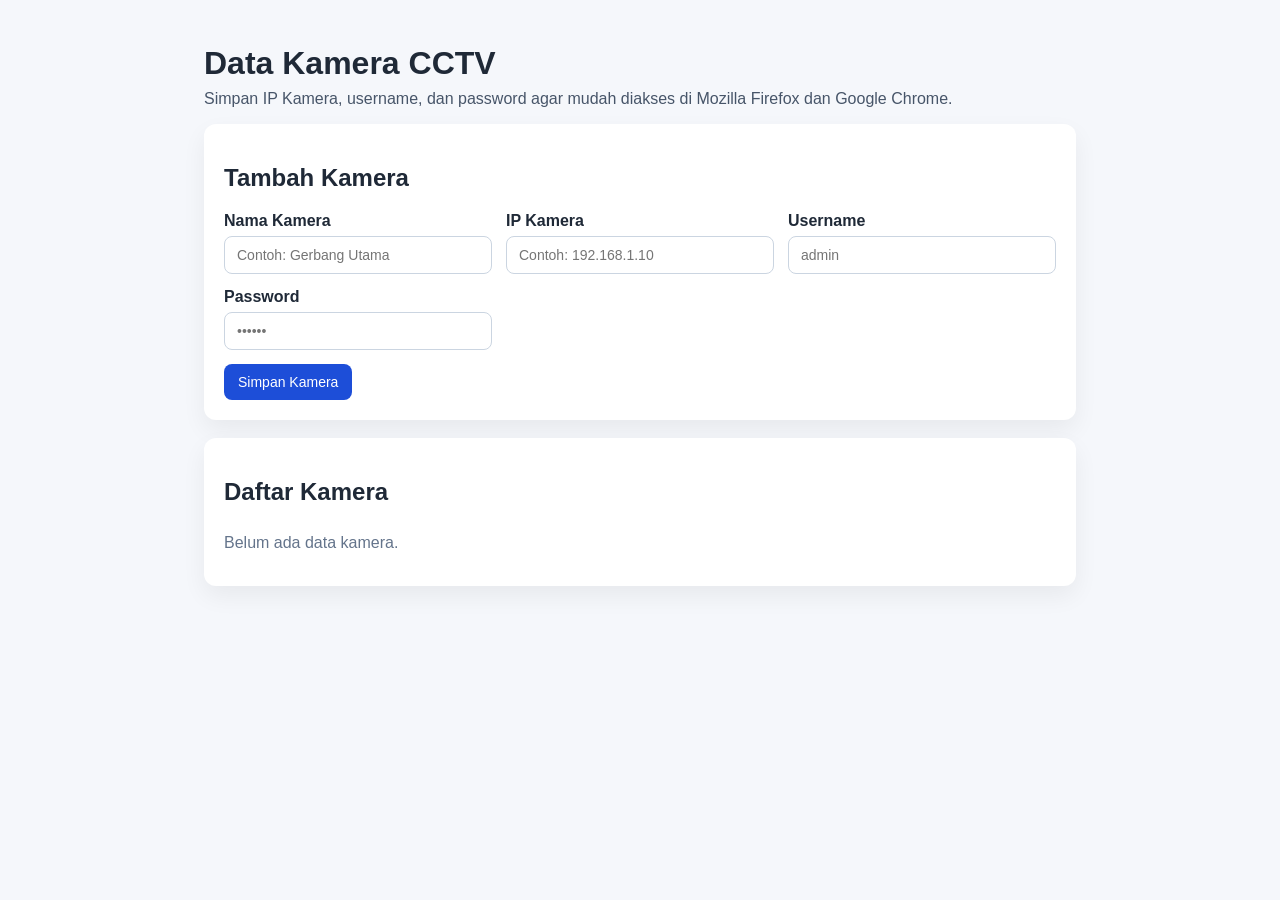
==== index.html @ 61ce9a52 "Buat aplikasi web data kamera CCTV lintas browser" ====
<!doctype html>
<html lang="id">
  <head>
    <meta charset="UTF-8" />
    <meta name="viewport" content="width=device-width, initial-scale=1.0" />
    <title>Manajemen Kamera CCTV</title>
    <link rel="stylesheet" href="style.css" />
  </head>
  <body>
    <main class="container">
      <header>
        <h1>Data Kamera CCTV</h1>
        <p>Simpan IP Kamera, username, dan password agar mudah diakses di Mozilla Firefox dan Google Chrome.</p>
      </header>

      <section class="card">
        <h2>Tambah Kamera</h2>
        <form id="cameraForm" autocomplete="off">
          <div class="grid">
            <label>
              Nama Kamera
              <input type="text" id="cameraName" placeholder="Contoh: Gerbang Utama" required />
            </label>

            <label>
              IP Kamera
              <input type="text" id="cameraIp" placeholder="Contoh: 192.168.1.10" required />
            </label>

            <label>
              Username
              <input type="text" id="cameraUser" placeholder="admin" required />
            </label>

            <label>
              Password
              <input type="password" id="cameraPass" placeholder="••••••" required />
            </label>
          </div>

          <button type="submit">Simpan Kamera</button>
        </form>
      </section>

      <section class="card">
        <h2>Daftar Kamera</h2>
        <div id="emptyState" class="empty">Belum ada data kamera.</div>
        <div class="table-wrap">
          <table id="cameraTable" hidden>
            <thead>
              <tr>
                <th>Nama</th>
                <th>IP Kamera</th>
                <th>Username</th>
                <th>Password</th>
                <th>Aksi</th>
              </tr>
            </thead>
            <tbody id="cameraBody"></tbody>
          </table>
        </div>
      </section>
    </main>

    <script src="script.js"></script>
  </body>
</html>
---- style.css ----
:root {
  font-family: Arial, Helvetica, sans-serif;
  color-scheme: light;
}

* {
  box-sizing: border-box;
}

body {
  margin: 0;
  background: #f5f7fb;
  color: #1f2937;
}

.container {
  max-width: 920px;
  margin: 0 auto;
  padding: 24px;
}

header h1 {
  margin-bottom: 8px;
}

header p {
  margin-top: 0;
  color: #475569;
}

.card {
  background: #fff;
  border-radius: 12px;
  padding: 20px;
  margin-bottom: 18px;
  box-shadow: 0 10px 24px rgba(0, 0, 0, 0.06);
}

.grid {
  display: grid;
  grid-template-columns: repeat(auto-fit, minmax(220px, 1fr));
  gap: 14px;
}

label {
  display: flex;
  flex-direction: column;
  gap: 6px;
  font-weight: 600;
}

input {
  border: 1px solid #cbd5e1;
  border-radius: 8px;
  font-size: 14px;
  padding: 10px 12px;
}

button {
  margin-top: 14px;
  background: #1d4ed8;
  color: #fff;
  border: 0;
  border-radius: 8px;
  padding: 10px 14px;
  font-size: 14px;
  cursor: pointer;
}

button:hover {
  background: #1e40af;
}

.table-wrap {
  overflow-x: auto;
}

table {
  width: 100%;
  border-collapse: collapse;
}

th,
td {
  text-align: left;
  padding: 10px 8px;
  border-bottom: 1px solid #e5e7eb;
}

.empty {
  padding: 8px 0 14px;
  color: #64748b;
}

.action-btn {
  background: #dc2626;
  margin-top: 0;
}

.action-btn:hover {
  background: #991b1b;
}

.mono {
  font-family: "Courier New", Courier, monospace;
}
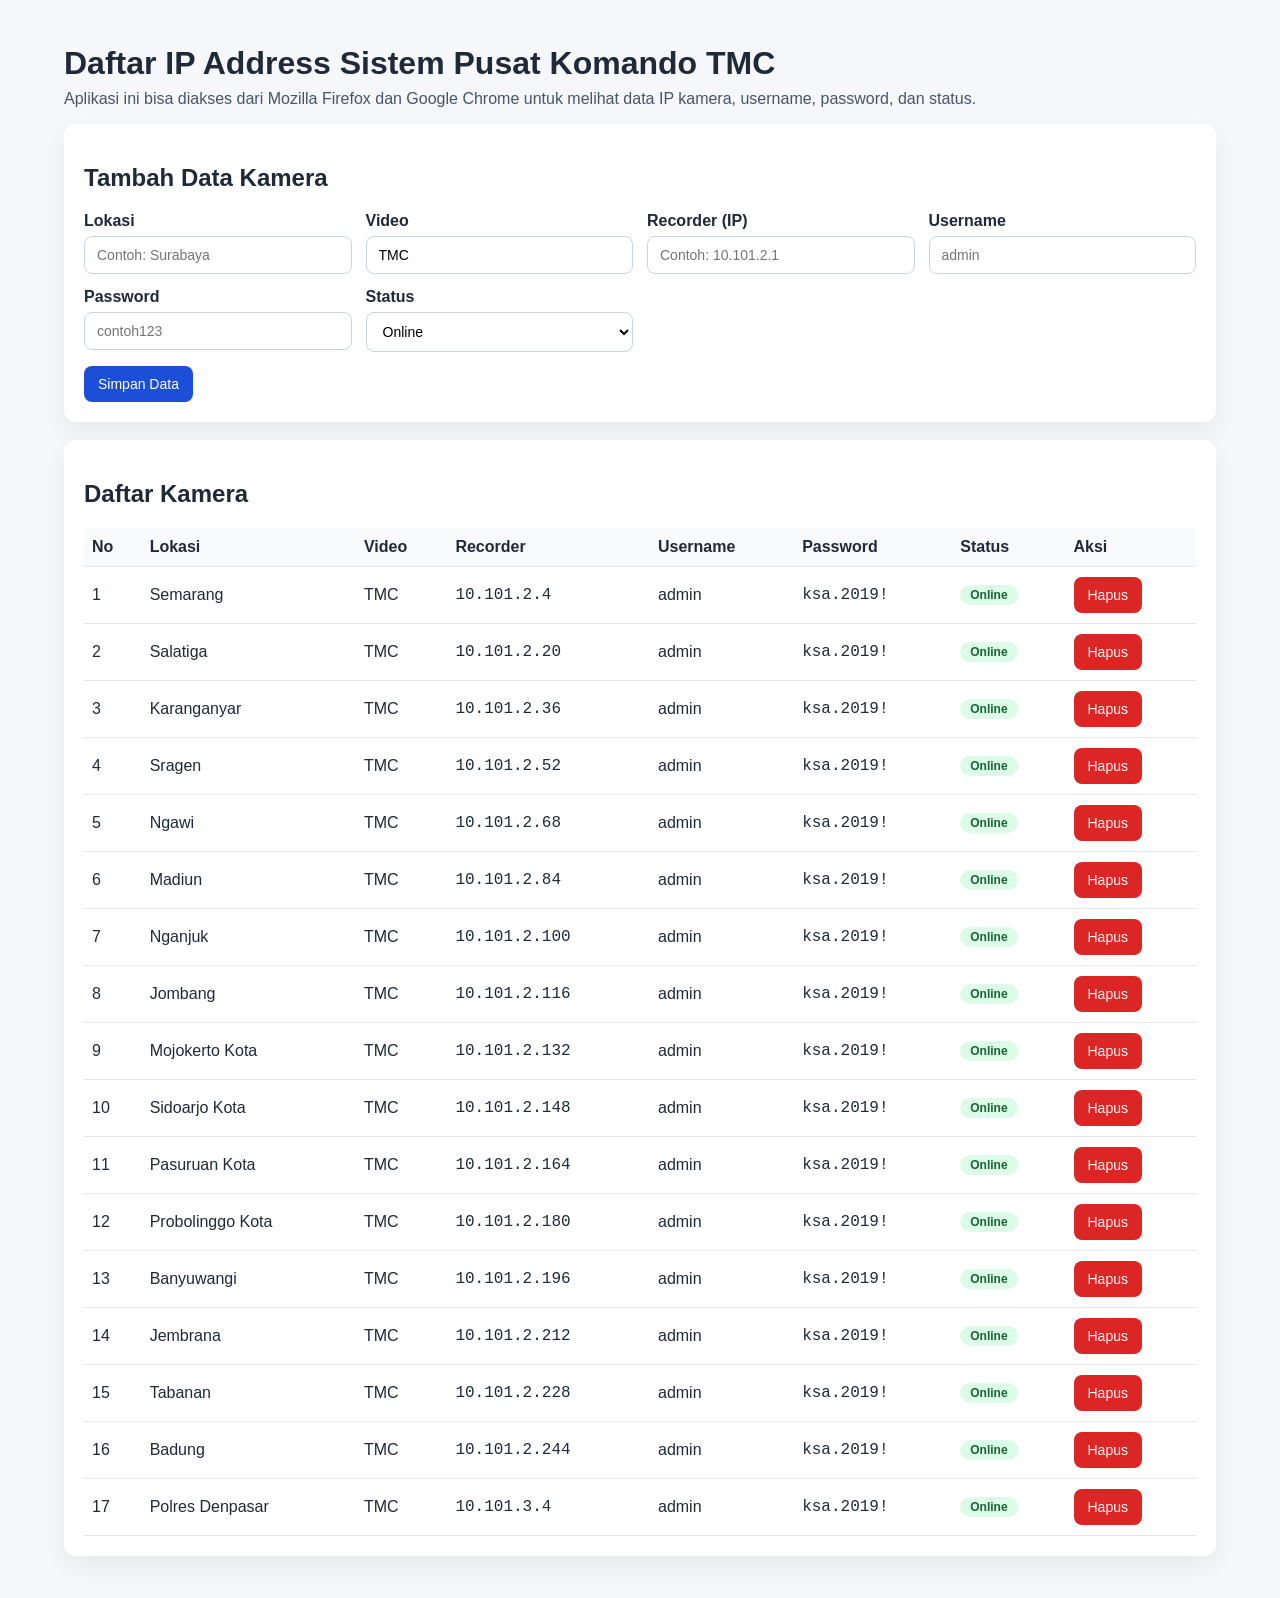
==== commit e6849320: "Update app with TMC command center IP list and table schema" ====
--- a/index.html
+++ b/index.html
@@ -3,28 +3,33 @@
   <head>
     <meta charset="UTF-8" />
     <meta name="viewport" content="width=device-width, initial-scale=1.0" />
-    <title>Manajemen Kamera CCTV</title>
+    <title>Sistem Pusat Komando TMC</title>
     <link rel="stylesheet" href="style.css" />
   </head>
   <body>
     <main class="container">
       <header>
-        <h1>Data Kamera CCTV</h1>
-        <p>Simpan IP Kamera, username, dan password agar mudah diakses di Mozilla Firefox dan Google Chrome.</p>
+        <h1>Daftar IP Address Sistem Pusat Komando TMC</h1>
+        <p>Aplikasi ini bisa diakses dari Mozilla Firefox dan Google Chrome untuk melihat data IP kamera, username, password, dan status.</p>
       </header>
 
       <section class="card">
-        <h2>Tambah Kamera</h2>
+        <h2>Tambah Data Kamera</h2>
         <form id="cameraForm" autocomplete="off">
           <div class="grid">
             <label>
-              Nama Kamera
-              <input type="text" id="cameraName" placeholder="Contoh: Gerbang Utama" required />
+              Lokasi
+              <input type="text" id="cameraLocation" placeholder="Contoh: Surabaya" required />
             </label>
 
             <label>
-              IP Kamera
-              <input type="text" id="cameraIp" placeholder="Contoh: 192.168.1.10" required />
+              Video
+              <input type="text" id="cameraVideo" value="TMC" required />
+            </label>
+
+            <label>
+              Recorder (IP)
+              <input type="text" id="cameraRecorder" placeholder="Contoh: 10.101.2.1" required />
             </label>
 
             <label>
@@ -34,11 +39,20 @@
 
             <label>
               Password
-              <input type="password" id="cameraPass" placeholder="••••••" required />
+              <input type="text" id="cameraPass" placeholder="contoh123" required />
+            </label>
+
+            <label>
+              Status
+              <select id="cameraStatus" required>
+                <option value="Online">Online</option>
+                <option value="Offline">Offline</option>
+                <option value="Maintenance">Maintenance</option>
+              </select>
             </label>
           </div>
 
-          <button type="submit">Simpan Kamera</button>
+          <button type="submit">Simpan Data</button>
         </form>
       </section>
 
@@ -49,10 +63,13 @@
           <table id="cameraTable" hidden>
             <thead>
               <tr>
-                <th>Nama</th>
-                <th>IP Kamera</th>
+                <th>No</th>
+                <th>Lokasi</th>
+                <th>Video</th>
+                <th>Recorder</th>
                 <th>Username</th>
                 <th>Password</th>
+                <th>Status</th>
                 <th>Aksi</th>
               </tr>
             </thead>
--- a/style.css
+++ b/style.css
@@ -14,7 +14,7 @@
 }
 
 .container {
-  max-width: 920px;
+  max-width: 1200px;
   margin: 0 auto;
   padding: 24px;
 }
@@ -49,11 +49,13 @@
   font-weight: 600;
 }
 
-input {
+input,
+select {
   border: 1px solid #cbd5e1;
   border-radius: 8px;
   font-size: 14px;
   padding: 10px 12px;
+  background: #fff;
 }
 
 button {
@@ -78,6 +80,7 @@
 table {
   width: 100%;
   border-collapse: collapse;
+  min-width: 920px;
 }
 
 th,
@@ -85,6 +88,11 @@
   text-align: left;
   padding: 10px 8px;
   border-bottom: 1px solid #e5e7eb;
+  vertical-align: middle;
+}
+
+th {
+  background: #f8fafc;
 }
 
 .empty {
@@ -104,3 +112,21 @@
 .mono {
   font-family: "Courier New", Courier, monospace;
 }
+
+.status {
+  display: inline-block;
+  padding: 3px 10px;
+  border-radius: 999px;
+  font-size: 12px;
+  font-weight: 700;
+}
+
+.status-online {
+  background: #dcfce7;
+  color: #166534;
+}
+
+.status-offline {
+  background: #fee2e2;
+  color: #991b1b;
+}
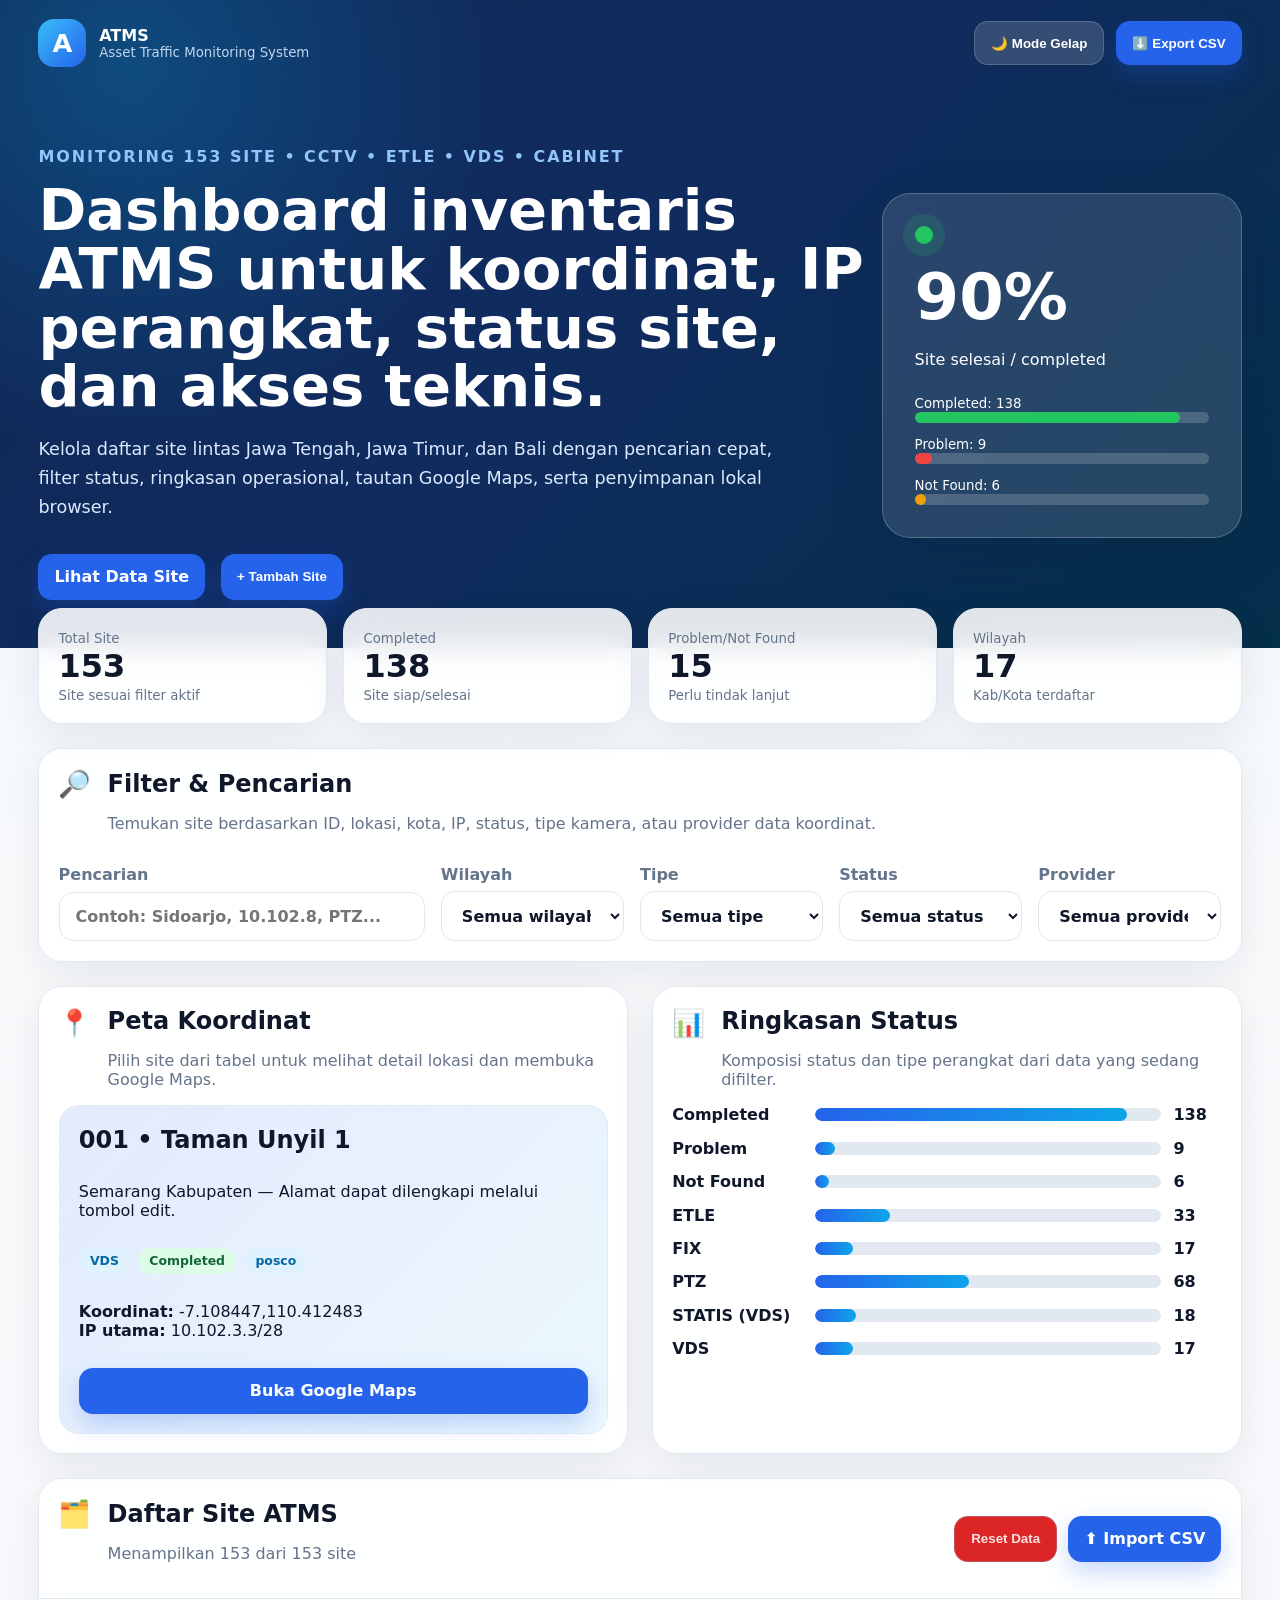
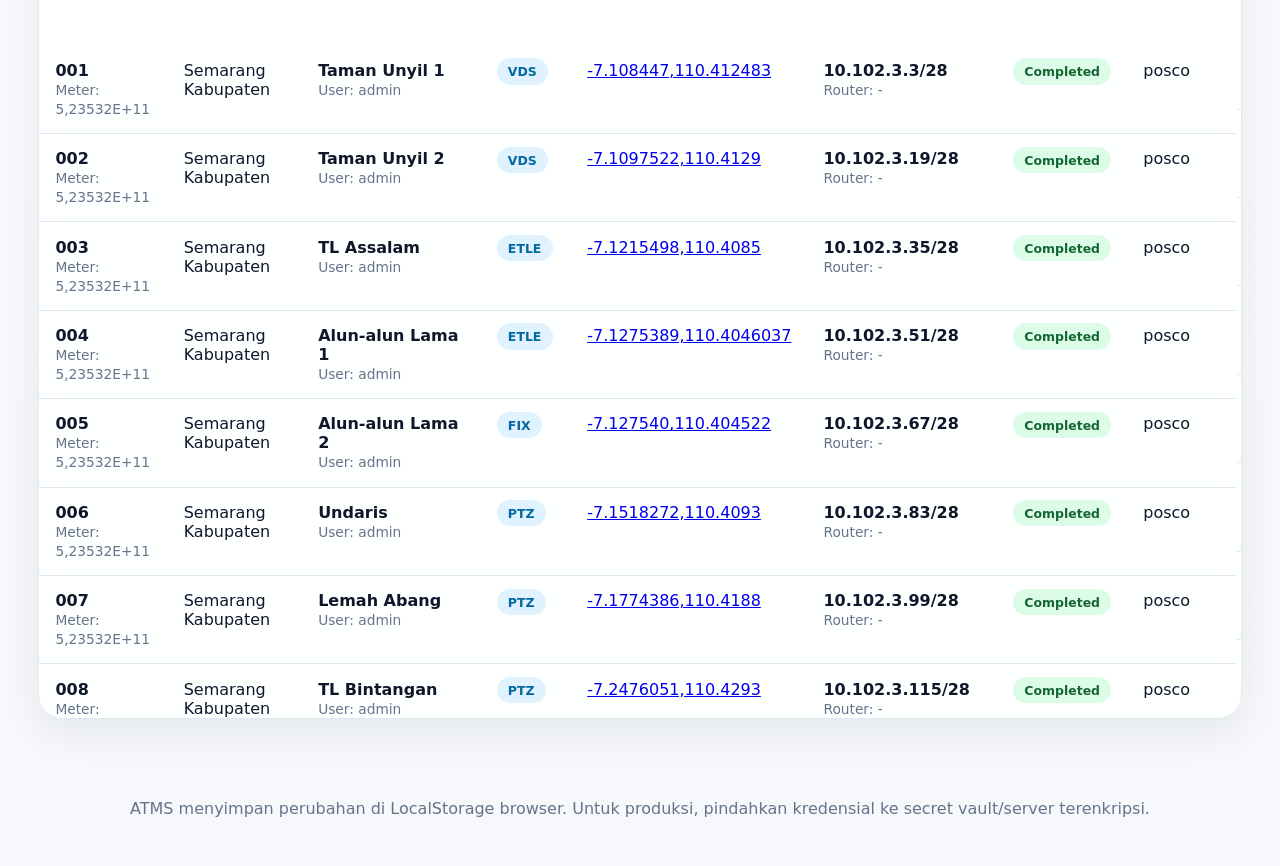
==== commit a62d41ee: "Build ATMS site inventory dashboard" ====
--- a/index.html
+++ b/index.html
@@ -1,84 +1,107 @@
 <!doctype html>
 <html lang="id">
   <head>
-    <meta charset="UTF-8" />
-    <meta name="viewport" content="width=device-width, initial-scale=1.0" />
-    <title>Sistem Pusat Komando TMC</title>
-    <link rel="stylesheet" href="style.css" />
+    <meta charset="utf-8" />
+    <meta name="viewport" content="width=device-width, initial-scale=1" />
+    <title>ATMS | Asset Traffic Monitoring System</title>
+    <link rel="stylesheet" href="assets/styles.css" />
   </head>
   <body>
-    <main class="container">
-      <header>
-        <h1>Daftar IP Address Sistem Pusat Komando TMC</h1>
-        <p>Aplikasi ini bisa diakses dari Mozilla Firefox dan Google Chrome untuk melihat data IP kamera, username, password, dan status.</p>
-      </header>
+    <header class="hero">
+      <nav class="topbar">
+        <div class="brand"><span class="brand-mark">A</span><div><strong>ATMS</strong><small>Asset Traffic Monitoring System</small></div></div>
+        <div class="top-actions">
+          <button id="themeToggle" class="ghost" type="button">🌙 Mode Gelap</button>
+          <button id="exportCsv" type="button">⬇️ Export CSV</button>
+        </div>
+      </nav>
+      <section class="hero-grid">
+        <div>
+          <p class="eyebrow">Monitoring 153 Site • CCTV • ETLE • VDS • Cabinet</p>
+          <h1>Dashboard inventaris ATMS untuk koordinat, IP perangkat, status site, dan akses teknis.</h1>
+          <p class="hero-copy">Kelola daftar site lintas Jawa Tengah, Jawa Timur, dan Bali dengan pencarian cepat, filter status, ringkasan operasional, tautan Google Maps, serta penyimpanan lokal browser.</p>
+          <div class="hero-actions">
+            <a class="primary" href="#siteTable">Lihat Data Site</a>
+            <button id="openForm" type="button">+ Tambah Site</button>
+          </div>
+        </div>
+        <div class="status-card">
+          <span class="pulse"></span>
+          <h2 id="healthScore">0%</h2>
+          <p>Site selesai / completed</p>
+          <div class="mini-bars" id="statusBars"></div>
+        </div>
+      </section>
+    </header>
 
-      <section class="card">
-        <h2>Tambah Data Kamera</h2>
-        <form id="cameraForm" autocomplete="off">
-          <div class="grid">
-            <label>
-              Lokasi
-              <input type="text" id="cameraLocation" placeholder="Contoh: Surabaya" required />
-            </label>
+    <main>
+      <section class="stats" id="stats"></section>
 
-            <label>
-              Video
-              <input type="text" id="cameraVideo" value="TMC" required />
-            </label>
-
-            <label>
-              Recorder (IP)
-              <input type="text" id="cameraRecorder" placeholder="Contoh: 10.101.2.1" required />
-            </label>
-
-            <label>
-              Username
-              <input type="text" id="cameraUser" placeholder="admin" required />
-            </label>
-
-            <label>
-              Password
-              <input type="text" id="cameraPass" placeholder="contoh123" required />
-            </label>
-
-            <label>
-              Status
-              <select id="cameraStatus" required>
-                <option value="Online">Online</option>
-                <option value="Offline">Offline</option>
-                <option value="Maintenance">Maintenance</option>
-              </select>
-            </label>
-          </div>
-
-          <button type="submit">Simpan Data</button>
-        </form>
+      <section class="panel controls-panel">
+        <div class="section-title"><span>🔎</span><div><h2>Filter & Pencarian</h2><p>Temukan site berdasarkan ID, lokasi, kota, IP, status, tipe kamera, atau provider data koordinat.</p></div></div>
+        <div class="controls">
+          <label>Pencarian<input id="searchInput" type="search" placeholder="Contoh: Sidoarjo, 10.102.8, PTZ..." /></label>
+          <label>Wilayah<select id="regionFilter"><option value="all">Semua wilayah</option></select></label>
+          <label>Tipe<select id="typeFilter"><option value="all">Semua tipe</option></select></label>
+          <label>Status<select id="statusFilter"><option value="all">Semua status</option></select></label>
+          <label>Provider<select id="providerFilter"><option value="all">Semua provider</option></select></label>
+        </div>
       </section>
 
-      <section class="card">
-        <h2>Daftar Kamera</h2>
-        <div id="emptyState" class="empty">Belum ada data kamera.</div>
+      <section class="grid-two">
+        <article class="panel">
+          <div class="section-title"><span>📍</span><div><h2>Peta Koordinat</h2><p>Pilih site dari tabel untuk melihat detail lokasi dan membuka Google Maps.</p></div></div>
+          <div id="mapPreview" class="map-preview"></div>
+        </article>
+        <article class="panel">
+          <div class="section-title"><span>📊</span><div><h2>Ringkasan Status</h2><p>Komposisi status dan tipe perangkat dari data yang sedang difilter.</p></div></div>
+          <div id="charts" class="charts"></div>
+        </article>
+      </section>
+
+      <section class="panel table-panel">
+        <div class="table-head">
+          <div class="section-title"><span>🗂️</span><div><h2>Daftar Site ATMS</h2><p id="resultInfo">Memuat data...</p></div></div>
+          <div class="table-actions">
+            <button id="resetData" class="ghost danger" type="button">Reset Data</button>
+            <label class="import-btn">⬆️ Import CSV<input id="importCsv" type="file" accept=".csv,text/csv" hidden /></label>
+          </div>
+        </div>
         <div class="table-wrap">
-          <table id="cameraTable" hidden>
-            <thead>
-              <tr>
-                <th>No</th>
-                <th>Lokasi</th>
-                <th>Video</th>
-                <th>Recorder</th>
-                <th>Username</th>
-                <th>Password</th>
-                <th>Status</th>
-                <th>Aksi</th>
-              </tr>
-            </thead>
-            <tbody id="cameraBody"></tbody>
+          <table id="siteTable">
+            <thead><tr><th>Site</th><th>Wilayah</th><th>Lokasi</th><th>Tipe</th><th>Koordinat</th><th>IP Utama</th><th>Status</th><th>Provider</th><th>Aksi</th></tr></thead>
+            <tbody></tbody>
           </table>
         </div>
       </section>
     </main>
 
-    <script src="script.js"></script>
+    <dialog id="siteDialog">
+      <form id="siteForm" method="dialog">
+        <div class="dialog-head"><h2 id="formTitle">Tambah Site</h2><button type="button" id="closeForm" class="icon-btn">✕</button></div>
+        <div class="form-grid">
+          <input name="id" placeholder="Site ID" required />
+          <input name="region" placeholder="Wilayah/TMC" required />
+          <input name="location" placeholder="Lokasi" required />
+          <input name="coordinate" placeholder="Koordinat lat,lng" required />
+          <input name="address" placeholder="Alamat" />
+          <select name="type"><option>PTZ</option><option>VDS</option><option>ETLE</option><option>FIX</option><option>STATIS (VDS)</option></select>
+          <input name="routerIp" placeholder="Router ISP" />
+          <input name="cameraIp" placeholder="IP Kamera Utama" />
+          <input name="cabinetIp" placeholder="IP Smart Cabinet" />
+          <input name="powerIp" placeholder="IP Power Monitoring" />
+          <input name="username" placeholder="Username" />
+          <input name="password" placeholder="Password / token (opsional)" type="password" autocomplete="new-password" />
+          <input name="meterId" placeholder="ID Meteran Listrik" />
+          <select name="provider"><option>fibernet</option><option>posco</option><option>lainnya</option></select>
+          <select name="status"><option>Completed</option><option>Problem</option><option>Not Found</option><option>Planned</option></select>
+        </div>
+        <menu><button type="button" id="deleteSite" class="danger">Hapus</button><span></span><button type="button" id="cancelForm" class="ghost">Batal</button><button class="primary" value="default">Simpan</button></menu>
+      </form>
+    </dialog>
+
+    <footer><p>ATMS menyimpan perubahan di LocalStorage browser. Untuk produksi, pindahkan kredensial ke secret vault/server terenkripsi.</p></footer>
+    <script src="data/sites.js"></script>
+    <script src="assets/app.js"></script>
   </body>
 </html>
--- a/assets/styles.css
+++ b/assets/styles.css
@@ -0,0 +1,2 @@
+:root{--bg:#f6f8fb;--panel:#fff;--ink:#0f172a;--muted:#64748b;--line:#e2e8f0;--primary:#2563eb;--primary-2:#0ea5e9;--ok:#16a34a;--warn:#f59e0b;--bad:#dc2626;--shadow:0 20px 60px rgba(15,23,42,.12)}
+*{box-sizing:border-box}body{margin:0;background:linear-gradient(180deg,#eaf3ff 0,#f8fafc 35%,var(--bg));color:var(--ink);font-family:Inter,ui-sans-serif,system-ui,-apple-system,"Segoe UI",sans-serif}body.dark{--bg:#07111f;--panel:#0f1b2d;--ink:#e5eefb;--muted:#9fb0c7;--line:#24354d;background:linear-gradient(180deg,#06152b 0,#08101d 45%,#050914)}button,.primary,.import-btn{border:0;border-radius:14px;background:var(--primary);color:white;padding:.85rem 1rem;font-weight:800;cursor:pointer;text-decoration:none;display:inline-flex;gap:.45rem;align-items:center;justify-content:center;box-shadow:0 10px 24px rgba(37,99,235,.25)}button:hover,.primary:hover,.import-btn:hover{transform:translateY(-1px)}.ghost{background:rgba(255,255,255,.16);color:inherit;border:1px solid rgba(148,163,184,.35);box-shadow:none}.danger{color:#fee2e2;background:var(--bad)}.hero{padding:1.2rem clamp(1rem,3vw,3rem) 3rem;background:radial-gradient(circle at 10% 10%,rgba(14,165,233,.28),transparent 30%),linear-gradient(135deg,#0f2753,#102b5f 45%,#042f4a);color:white}.topbar,.hero-grid,.table-head,.dialog-head,menu{display:flex;align-items:center;justify-content:space-between;gap:1rem}.brand{display:flex;gap:.8rem;align-items:center}.brand-mark{width:48px;height:48px;border-radius:16px;background:linear-gradient(135deg,#38bdf8,#2563eb);display:grid;place-items:center;font-size:1.6rem;font-weight:900}.brand small{display:block;color:#bfd4ee}.top-actions{display:flex;gap:.7rem;flex-wrap:wrap}.hero-grid{display:grid;grid-template-columns:minmax(0,1.45fr) 360px;margin-top:4rem}.eyebrow{letter-spacing:.12em;text-transform:uppercase;color:#93c5fd;font-weight:800}.hero h1{font-size:clamp(2rem,4.5vw,4.8rem);line-height:1.02;margin:.5rem 0;max-width:980px}.hero-copy{max-width:760px;color:#dbeafe;font-size:1.1rem;line-height:1.65}.hero-actions{display:flex;gap:1rem;flex-wrap:wrap;margin-top:2rem}.status-card{background:rgba(255,255,255,.12);border:1px solid rgba(255,255,255,.22);border-radius:28px;padding:2rem;box-shadow:var(--shadow);backdrop-filter:blur(16px)}.pulse{display:block;width:18px;height:18px;border-radius:50%;background:#22c55e;box-shadow:0 0 0 12px rgba(34,197,94,.15)}.status-card h2{font-size:4rem;margin:1rem 0 0}.mini-bars{display:grid;gap:.7rem;margin-top:1.5rem}.bar{height:11px;border-radius:20px;background:rgba(255,255,255,.18);overflow:hidden}.bar span{display:block;height:100%;border-radius:inherit}main{padding:2rem clamp(1rem,3vw,3rem);display:grid;gap:1.5rem}.stats{display:grid;grid-template-columns:repeat(4,minmax(0,1fr));gap:1rem;margin-top:-4.5rem}.stat,.panel{background:rgba(255,255,255,.88);border:1px solid var(--line);border-radius:24px;padding:1.2rem;box-shadow:0 12px 40px rgba(15,23,42,.08);backdrop-filter:blur(14px)}body.dark .stat,body.dark .panel{background:rgba(15,27,45,.86)}.stat b{display:block;font-size:2rem}.stat small,.section-title p,#resultInfo,footer{color:var(--muted)}.section-title{display:flex;gap:1rem;align-items:flex-start}.section-title span{font-size:1.65rem}.section-title h2{margin:.1rem 0}.controls{display:grid;grid-template-columns:2fr repeat(4,1fr);gap:1rem;margin-top:1rem}label{display:grid;gap:.45rem;font-weight:800;color:var(--muted)}input,select{width:100%;border:1px solid var(--line);background:var(--panel);color:var(--ink);border-radius:14px;padding:.85rem 1rem;font:inherit}.grid-two{display:grid;grid-template-columns:1fr 1fr;gap:1.5rem}.map-preview{min-height:280px;border-radius:20px;background:linear-gradient(135deg,rgba(37,99,235,.13),rgba(14,165,233,.08));border:1px dashed var(--line);padding:1.2rem;display:grid;align-content:center;gap:.75rem}.map-preview h3{font-size:1.5rem;margin:0}.chips{display:flex;gap:.5rem;flex-wrap:wrap}.chip,.status{border-radius:999px;padding:.35rem .7rem;font-weight:900;font-size:.78rem;background:#e0f2fe;color:#0369a1}.status.status-completed{background:#dcfce7;color:#166534}.status.status-problem{background:#fee2e2;color:#991b1b}.status.status-not-found{background:#fef3c7;color:#92400e}.charts{display:grid;gap:.9rem}.chart-row{display:grid;grid-template-columns:130px 1fr 48px;gap:.8rem;align-items:center}.chart-track{height:13px;background:var(--line);border-radius:99px;overflow:hidden}.chart-track span{display:block;height:100%;background:linear-gradient(90deg,var(--primary),var(--primary-2));border-radius:inherit}.table-panel{padding:0;overflow:hidden}.table-head{padding:1.2rem}.table-actions{display:flex;gap:.7rem;flex-wrap:wrap}.table-wrap{overflow:auto;max-height:720px;border-top:1px solid var(--line)}table{width:100%;border-collapse:separate;border-spacing:0;min-width:1050px}th,td{padding:.95rem 1rem;text-align:left;border-bottom:1px solid var(--line);vertical-align:top}th{position:sticky;top:0;background:var(--panel);z-index:1;color:var(--muted);font-size:.78rem;text-transform:uppercase;letter-spacing:.06em}tbody tr{cursor:pointer}tbody tr:hover{background:rgba(37,99,235,.06)}td strong{display:block}.muted{color:var(--muted);font-size:.86rem}.action-cell{display:flex;gap:.5rem}.icon-btn,.small-btn{padding:.55rem .7rem;border-radius:10px;box-shadow:none}.small-btn{background:#e0f2fe;color:#0369a1}dialog{border:0;border-radius:24px;padding:0;max-width:980px;width:min(96vw,980px);background:var(--panel);color:var(--ink);box-shadow:var(--shadow)}dialog::backdrop{background:rgba(2,6,23,.65);backdrop-filter:blur(4px)}#siteForm{padding:1.2rem}.form-grid{display:grid;grid-template-columns:repeat(3,1fr);gap:1rem;margin:1rem 0}menu{padding:0;margin:1rem 0 0}menu span{flex:1}footer{text-align:center;padding:2rem}@media (max-width:980px){.hero-grid,.grid-two{grid-template-columns:1fr}.stats{grid-template-columns:repeat(2,1fr);margin-top:-3rem}.controls,.form-grid{grid-template-columns:1fr}.status-card{max-width:none}}@media (max-width:640px){.topbar,.table-head{align-items:flex-start;flex-direction:column}.stats{grid-template-columns:1fr}.hero{padding-inline:1rem}.hero-grid{margin-top:2rem}.status-card h2{font-size:3rem}}
